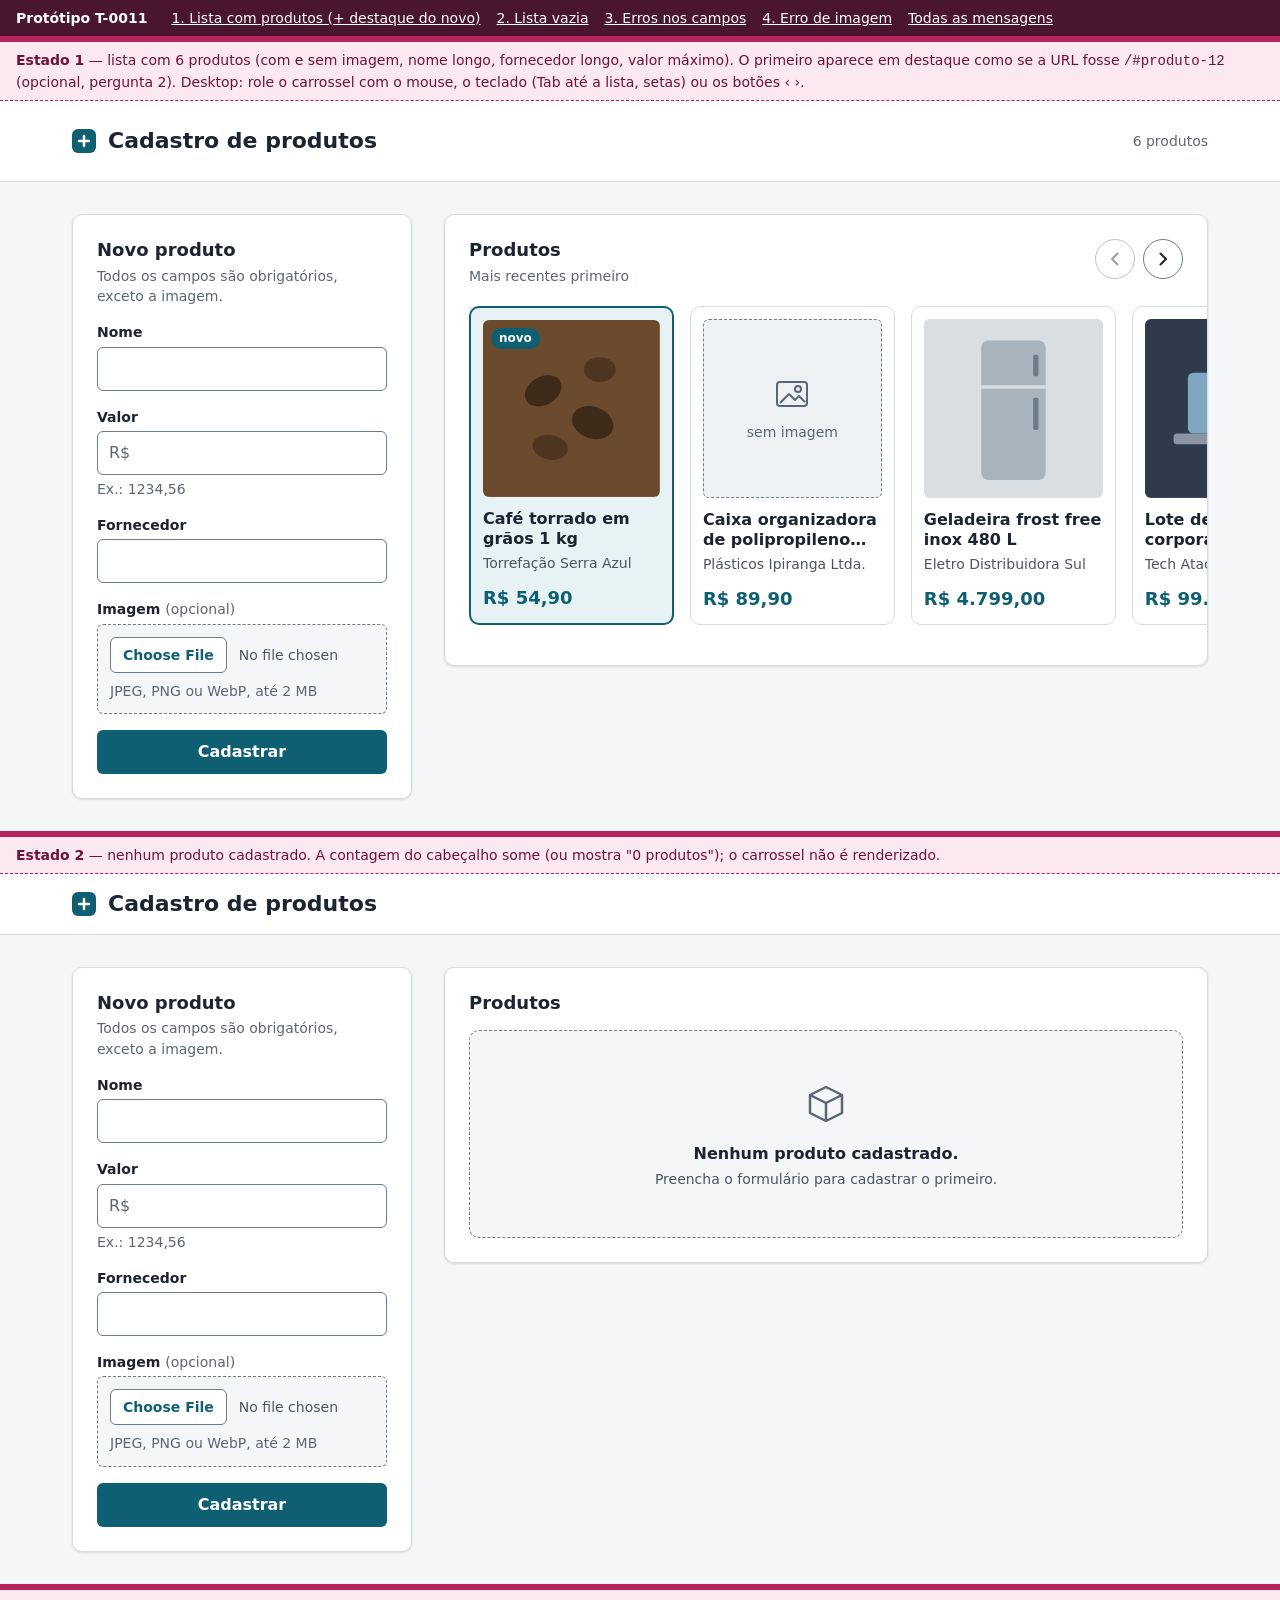
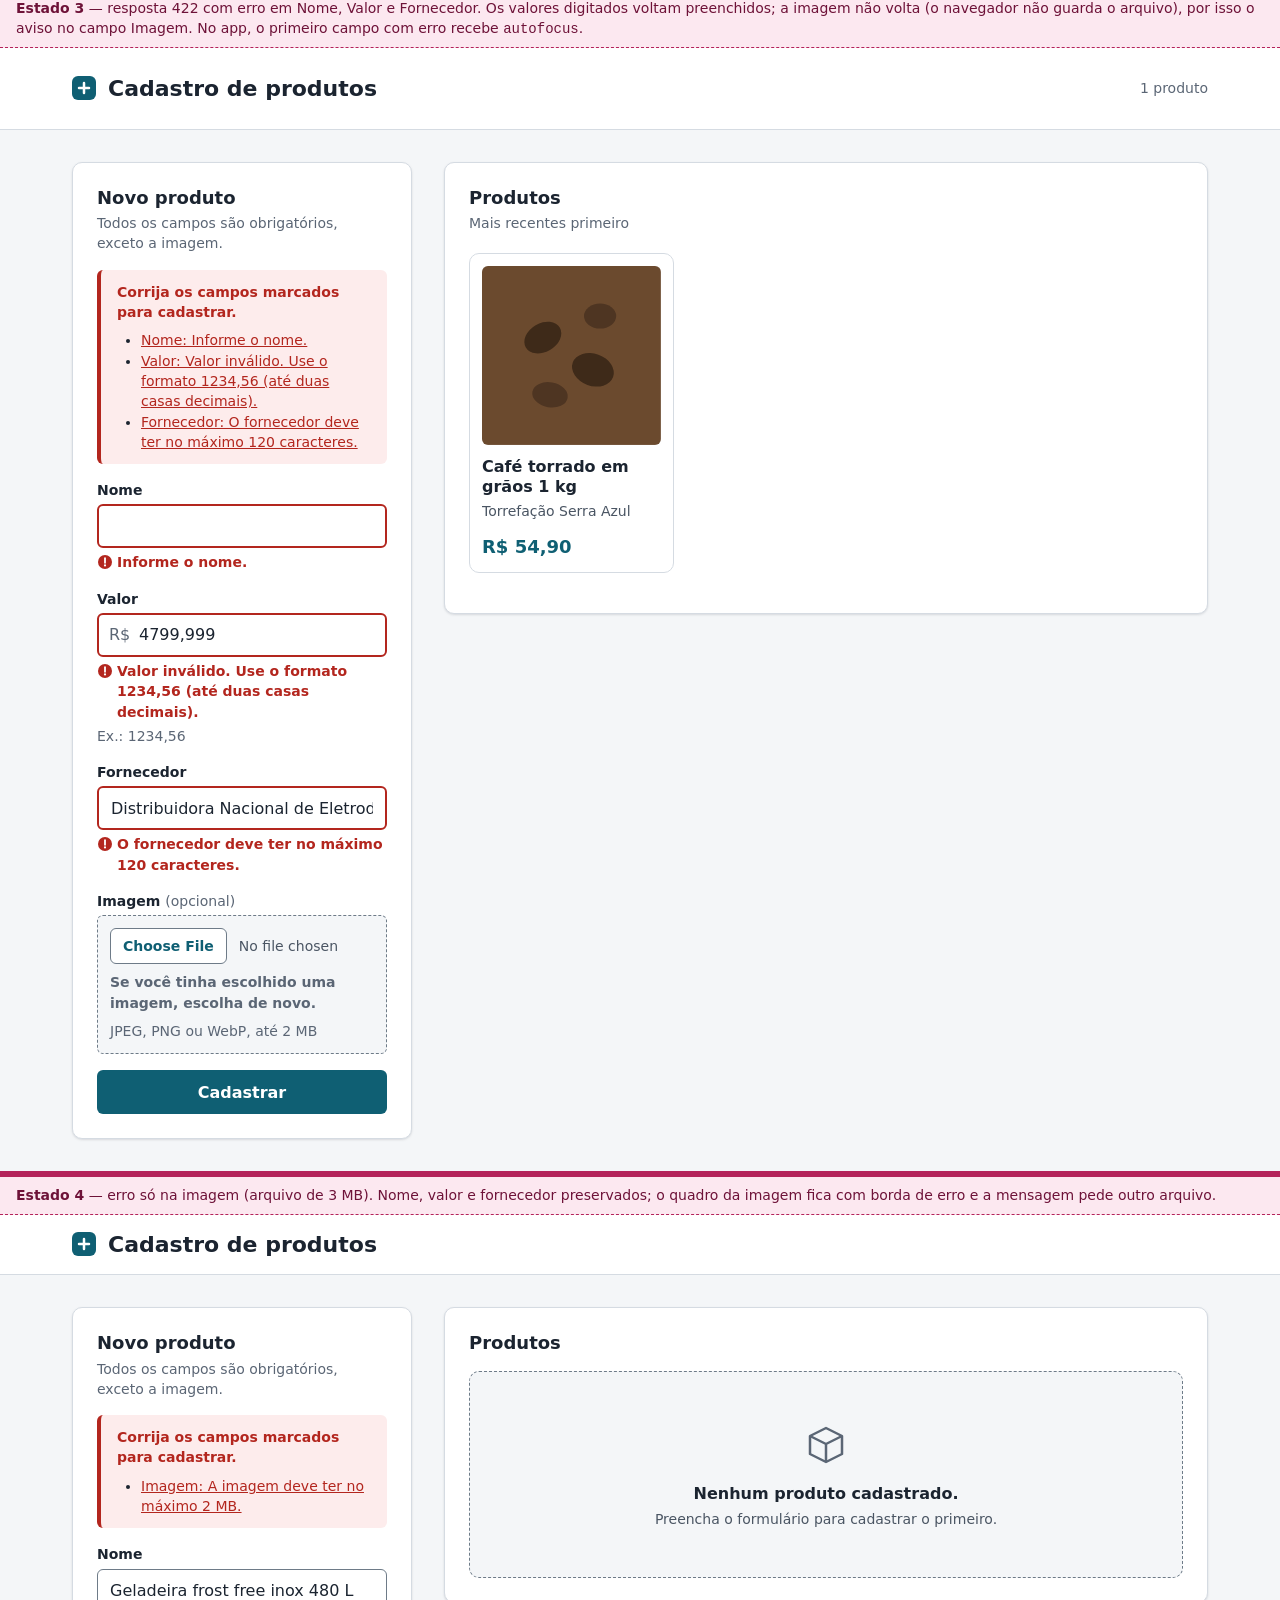
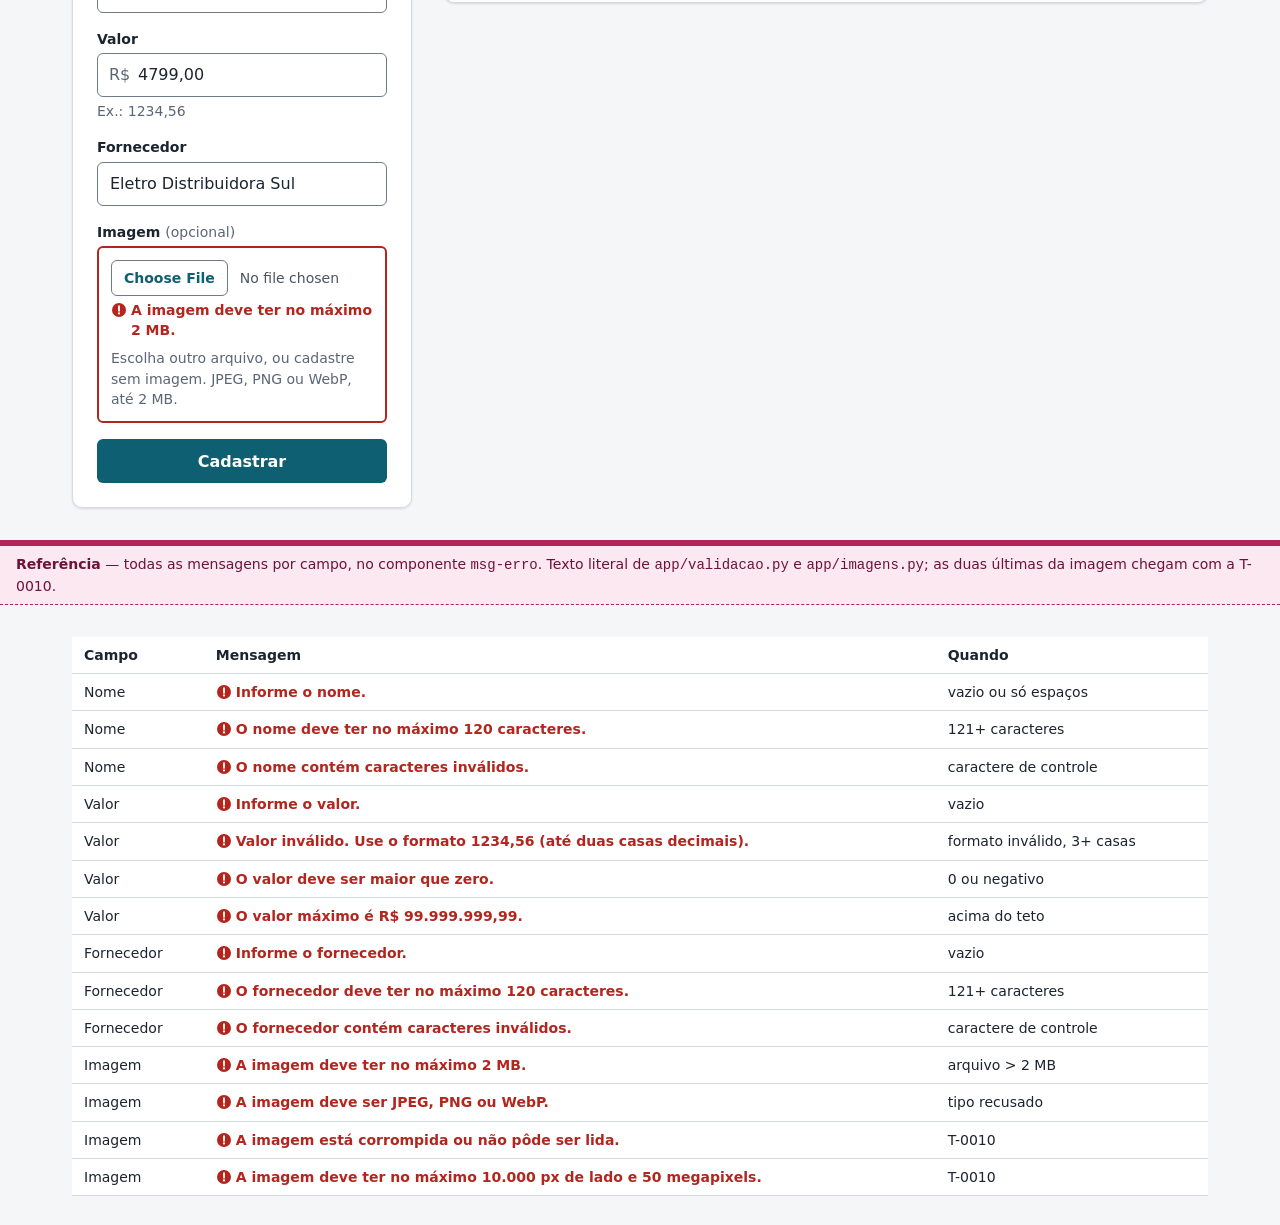
==== docs/design/T-0011/04-prototipo.html @ 8ee8cb2f "docs(design): esqueleto, prototipo, entrega e tokens da tela de cadastro (T-0011) Direcao escolhida " ====
<!doctype html>
<html lang="pt-BR">
<head>
<meta charset="utf-8">
<meta name="viewport" content="width=device-width, initial-scale=1">
<title>Cadastro de produtos - prototipo T-0011</title>
<!--
  Prototipo estatico da T-0011 (direcao "estrutura A + carrossel").
  Autocontido: nenhum recurso de outra origem. As fotos sao SVG inline so para o prototipo;
  no app real sao <img src="/uploads/..."> (img-src 'self').
  Na implementacao: o bloco "TOKENS" vira /static/tokens.css (copia de docs/design/sistema/tokens.css),
  o bloco "TELA" vira /static/cadastro.css, o script vira /static/carrossel.js.
  O que esta marcado como PROTOTIPO (barra rosa e rotulos dos estados) nao vai para o app.
-->
<style>
/* ======================= TOKENS (= docs/design/sistema/tokens.css) ======================= */
:root {
  --cor-fundo: #F4F6F8; --cor-superficie: #FFFFFF; --cor-superficie-2: #EEF1F4;
  --cor-borda: #D5DBE2; --cor-borda-campo: #6E7B88;
  --cor-texto: #1B2430; --cor-texto-2: #4A5563; --cor-texto-3: #5B6675;
  --cor-acento: #0F5F73; --cor-acento-forte: #0B4A5A; --cor-acento-suave: #E6F2F4; --cor-sobre-acento: #FFFFFF;
  --cor-erro: #B3261E; --cor-erro-suave: #FDECEC; --cor-sucesso: #1E6B3A; --cor-sucesso-suave: #E7F4EC;
  --fonte-base: system-ui, -apple-system, "Segoe UI", Roboto, "Noto Sans", "Helvetica Neue", Arial, sans-serif;
  --fonte-numeros: var(--fonte-base);
  --texto-xs: 0.75rem; --texto-sm: 0.875rem; --texto-md: 1rem; --texto-lg: 1.125rem; --texto-xl: 1.375rem;
  --peso-normal: 400; --peso-medio: 600; --peso-forte: 700; --altura-linha: 1.45; --altura-linha-justa: 1.25;
  --esp-1: 0.25rem; --esp-2: 0.5rem; --esp-3: 0.75rem; --esp-4: 1rem; --esp-5: 1.5rem; --esp-6: 2rem; --esp-7: 3rem;
  --raio-sm: 6px; --raio-md: 10px; --raio-pilula: 999px; --borda-fina: 1px; --borda-grossa: 2px;
  --foco-cor: var(--cor-acento); --foco-largura: 3px; --foco-afastamento: 2px;
  --sombra-1: 0 1px 2px rgba(27, 36, 48, 0.06), 0 1px 3px rgba(27, 36, 48, 0.08);
  --largura-max: 75rem; --largura-max-pilha: 40rem; --coluna-form: 21.25rem;
  --altura-controle: 2.75rem; --altura-controle-toque: 3rem; --cartao-min: 12.25rem; --cartao-max: 15rem;
  --duracao-curta: 120ms;
}

/* ======================= TELA (= /static/cadastro.css) ======================= */
*, *::before, *::after { box-sizing: border-box; }
html { -webkit-text-size-adjust: 100%; }
body {
  margin: 0; background: var(--cor-fundo); color: var(--cor-texto);
  font-family: var(--fonte-base); font-size: var(--texto-md); line-height: var(--altura-linha);
}
:focus-visible { outline: var(--foco-largura) solid var(--foco-cor); outline-offset: var(--foco-afastamento); }
.sr-only {
  position: absolute; width: 1px; height: 1px; padding: 0; margin: -1px;
  overflow: hidden; clip: rect(0 0 0 0); white-space: nowrap; border: 0;
}

/* --- cabecalho --- */
.cabecalho { background: var(--cor-superficie); border-bottom: var(--borda-fina) solid var(--cor-borda); }
.cabecalho__conteudo {
  max-width: var(--largura-max); margin: 0 auto; padding: var(--esp-4) var(--esp-6);
  display: flex; align-items: center; gap: var(--esp-3);
}
.cabecalho__marca { flex: none; width: 1.5rem; height: 1.5rem; }
.cabecalho h1 { margin: 0; font-size: var(--texto-xl); line-height: var(--altura-linha-justa); }
.cabecalho__contagem { margin-left: auto; color: var(--cor-texto-3); font-size: var(--texto-sm); white-space: nowrap; }

/* --- grade da pagina --- */
.pagina {
  max-width: var(--largura-max); margin: 0 auto; padding: var(--esp-6);
  display: grid; grid-template-columns: var(--coluna-form) minmax(0, 1fr); gap: var(--esp-6); align-items: start;
}
.painel {
  background: var(--cor-superficie); border: var(--borda-fina) solid var(--cor-borda);
  border-radius: var(--raio-md); box-shadow: var(--sombra-1); padding: var(--esp-5);
}
.painel h2 { margin: 0; font-size: var(--texto-lg); line-height: var(--altura-linha-justa); }
.painel__sub { margin: var(--esp-1) 0 0; color: var(--cor-texto-3); font-size: var(--texto-sm); }

/* --- formulario --- */
.cartao-form { position: sticky; top: var(--esp-5); }
.cartao-form form { margin-top: var(--esp-4); display: grid; gap: var(--esp-4); }
.campo label, .campo .rotulo { display: block; font-weight: var(--peso-medio); font-size: var(--texto-sm); margin-bottom: var(--esp-1); }
.rotulo-opcional { font-weight: var(--peso-normal); color: var(--cor-texto-3); }
.campo input:not([type="file"]) {
  width: 100%; height: var(--altura-controle); padding: 0 var(--esp-3);
  font: inherit; font-size: var(--texto-md); color: var(--cor-texto);
  background: var(--cor-superficie); border: var(--borda-fina) solid var(--cor-borda-campo); border-radius: var(--raio-sm);
}
.campo input:focus-visible { border-color: var(--cor-acento); }
.campo input[aria-invalid="true"]:not([type="file"]) { border: var(--borda-grossa) solid var(--cor-erro); }
.campo input[aria-invalid="true"]:focus-visible { outline-color: var(--cor-erro); }
.campo-prefixo { position: relative; }
.campo-prefixo__texto {
  position: absolute; left: var(--esp-3); top: 50%; transform: translateY(-50%);
  color: var(--cor-texto-3); pointer-events: none;
}
.campo-prefixo input:not([type="file"]) { padding-left: 2.5rem; font-variant-numeric: tabular-nums; }
.dica { margin: var(--esp-1) 0 0; color: var(--cor-texto-3); font-size: var(--texto-sm); }
.msg-erro {
  margin: var(--esp-1) 0 0; color: var(--cor-erro); font-size: var(--texto-sm); font-weight: var(--peso-medio);
  display: flex; gap: var(--esp-1); align-items: flex-start;
}
.msg-erro svg { flex: none; width: 1rem; height: 1rem; margin-top: 0.125rem; }

.campo-arquivo {
  border: var(--borda-fina) dashed var(--cor-borda-campo); border-radius: var(--raio-sm);
  background: var(--cor-fundo); padding: var(--esp-3);
}
.campo-arquivo--erro { border: var(--borda-grossa) solid var(--cor-erro); background: var(--cor-superficie); }
.campo-arquivo input[type="file"] { width: 100%; font: inherit; font-size: var(--texto-sm); color: var(--cor-texto-2); }
.campo-arquivo input[type="file"]::file-selector-button {
  margin-right: var(--esp-3); min-height: 2.25rem; padding: 0 var(--esp-3);
  font: inherit; font-weight: var(--peso-medio); color: var(--cor-acento);
  background: var(--cor-superficie); border: var(--borda-fina) solid var(--cor-borda-campo); border-radius: var(--raio-sm); cursor: pointer;
}
.campo-arquivo input[type="file"]::file-selector-button:hover { border-color: var(--cor-acento); }
.campo-arquivo .dica { margin-top: var(--esp-2); }

.botao-primario {
  width: 100%; min-height: var(--altura-controle); padding: 0 var(--esp-4);
  font: inherit; font-weight: var(--peso-forte); color: var(--cor-sobre-acento);
  background: var(--cor-acento); border: 0; border-radius: var(--raio-sm); cursor: pointer;
  transition: background-color var(--duracao-curta);
}
.botao-primario:hover { background: var(--cor-acento-forte); }

.resumo-erros {
  background: var(--cor-erro-suave); border-left: 4px solid var(--cor-erro);
  border-radius: var(--raio-sm); padding: var(--esp-3) var(--esp-4);
}
.resumo-erros h3 { margin: 0; font-size: var(--texto-sm); color: var(--cor-erro); }
.resumo-erros ul { margin: var(--esp-2) 0 0; padding-left: var(--esp-5); font-size: var(--texto-sm); }
.resumo-erros a { color: var(--cor-erro); }
.resumo-erros p { margin: var(--esp-2) 0 0; font-size: var(--texto-sm); color: var(--cor-texto-2); }

/* --- produtos / carrossel --- */
.produtos__topo { display: flex; align-items: flex-start; gap: var(--esp-3); }
.produtos__topo > div:first-child { flex: 1; min-width: 0; }
.carrossel-nav { display: flex; gap: var(--esp-2); }
.carrossel-nav[hidden] { display: none; }
.botao-circulo {
  width: 2.5rem; height: 2.5rem; display: grid; place-items: center;
  color: var(--cor-texto); background: var(--cor-superficie);
  border: var(--borda-fina) solid var(--cor-borda-campo); border-radius: var(--raio-pilula); cursor: pointer;
}
.botao-circulo:hover:not(:disabled) { border-color: var(--cor-acento); color: var(--cor-acento); }
.botao-circulo:disabled { opacity: 0.45; cursor: default; }
.botao-circulo svg { width: 1.25rem; height: 1.25rem; }

.carrossel {
  margin: var(--esp-4) calc(-1 * var(--esp-5)) 0; padding: var(--esp-1) var(--esp-5) var(--esp-4);
  overflow-x: auto; overscroll-behavior-x: contain;
  scroll-snap-type: x mandatory; scroll-padding-inline: var(--esp-5);
}
.carrossel:focus-visible { outline-offset: -3px; border-radius: var(--raio-md); }
.carrossel__lista {
  list-style: none; margin: 0; padding: 0;
  display: grid; grid-auto-flow: column; gap: var(--esp-4);
  grid-auto-columns: clamp(var(--cartao-min), calc((100% - 3 * var(--esp-4)) / 3.25), var(--cartao-max));
}
.cartao {
  position: relative; scroll-snap-align: start;
  display: flex; flex-direction: column; gap: var(--esp-1);
  background: var(--cor-superficie); border: var(--borda-fina) solid var(--cor-borda);
  border-radius: var(--raio-md); padding: var(--esp-3);
}
.cartao__foto {
  aspect-ratio: 1 / 1; border-radius: var(--raio-sm); overflow: hidden;
  background: var(--cor-superficie-2); margin-bottom: var(--esp-2);
}
.cartao__foto img, .cartao__foto svg { width: 100%; height: 100%; display: block; object-fit: cover; }
.cartao__foto--vazia {
  display: grid; place-content: center; justify-items: center; gap: var(--esp-2);
  border: var(--borda-fina) dashed var(--cor-borda-campo); color: var(--cor-texto-3); font-size: var(--texto-sm);
}
.cartao__foto--vazia svg { width: 2.5rem; height: 2.5rem; }
.cartao__nome {
  margin: 0; font-size: var(--texto-md); font-weight: var(--peso-medio); line-height: var(--altura-linha-justa);
  display: -webkit-box; -webkit-box-orient: vertical; -webkit-line-clamp: 2; line-clamp: 2; overflow: hidden;
  overflow-wrap: anywhere;
}
.cartao__fornecedor {
  margin: 0; color: var(--cor-texto-2); font-size: var(--texto-sm);
  white-space: nowrap; overflow: hidden; text-overflow: ellipsis;
}
.cartao__valor {
  margin: auto 0 0; padding-top: var(--esp-2);
  font-size: var(--texto-lg); font-weight: var(--peso-forte); color: var(--cor-acento);
  font-family: var(--fonte-numeros); font-variant-numeric: tabular-nums; white-space: nowrap;
}
.selo {
  display: none; position: absolute; top: calc(var(--esp-3) + var(--esp-2)); left: calc(var(--esp-3) + var(--esp-2));
  padding: 0.125rem var(--esp-2); border-radius: var(--raio-pilula);
  background: var(--cor-acento); color: var(--cor-sobre-acento); font-size: var(--texto-xs); font-weight: var(--peso-forte);
}
/* Destaque do produto recem-cadastrado (opcional: redirect para /#produto-<id>) */
.cartao:target, .cartao--novo { border: var(--borda-grossa) solid var(--cor-acento); background: var(--cor-acento-suave); }
.cartao:target .selo, .cartao--novo .selo { display: inline-block; }

.vazio {
  margin-top: var(--esp-4); padding: var(--esp-7) var(--esp-5); text-align: center;
  border: var(--borda-fina) dashed var(--cor-borda-campo); border-radius: var(--raio-md); background: var(--cor-fundo);
}
.vazio svg { width: 3rem; height: 3rem; color: var(--cor-texto-3); }
.vazio__titulo { margin: var(--esp-2) 0 0; font-weight: var(--peso-forte); }
.vazio__texto { margin: var(--esp-1) 0 0; color: var(--cor-texto-2); font-size: var(--texto-sm); }

/* --- tablet: pilha centrada --- */
@media (max-width: 959px) {
  .pagina { grid-template-columns: minmax(0, 1fr); max-width: var(--largura-max-pilha); padding: var(--esp-5) var(--esp-4); gap: var(--esp-5); }
  .cabecalho__conteudo { max-width: var(--largura-max-pilha); padding: var(--esp-3) var(--esp-4); }
  .cartao-form { position: static; }
  .carrossel__lista { grid-auto-columns: 45%; }
}
/* --- celular --- */
@media (max-width: 719px) {
  .painel { padding: var(--esp-4); }
  .carrossel { margin-inline: calc(-1 * var(--esp-4)); padding-inline: var(--esp-4); scroll-padding-inline: var(--esp-4); }
  .carrossel__lista { grid-auto-columns: 78%; }
  .carrossel-nav { display: none; }
  .campo input:not([type="file"]), .botao-primario { min-height: var(--altura-controle-toque); height: var(--altura-controle-toque); }
  .cabecalho h1 { font-size: var(--texto-lg); }
}
@media (prefers-reduced-motion: reduce) {
  * { scroll-behavior: auto !important; transition: none !important; }
}

/* ======================= PROTOTIPO (nao vai para o app) ======================= */
.proto-barra {
  position: sticky; top: 0; z-index: 10; background: #4A1530; color: #fff;
  padding: var(--esp-2) var(--esp-4); font-size: var(--texto-sm);
  display: flex; flex-wrap: wrap; gap: var(--esp-2) var(--esp-4); align-items: center;
}
.proto-barra strong { margin-right: var(--esp-2); }
.proto-barra a { color: #fff; }
.proto-quadro { border-top: 6px solid #B4235A; scroll-margin-top: 3rem; }
.proto-rotulo {
  margin: 0; padding: var(--esp-2) var(--esp-4); background: #FCE8F0; color: #6E1238;
  font-size: var(--texto-sm); border-bottom: 1px dashed #B4235A;
}
.proto-mensagens { max-width: var(--largura-max); margin: 0 auto; padding: var(--esp-6); }
.proto-mensagens table { border-collapse: collapse; width: 100%; background: var(--cor-superficie); font-size: var(--texto-sm); }
.proto-mensagens th, .proto-mensagens td { text-align: left; padding: var(--esp-2) var(--esp-3); border-bottom: 1px solid var(--cor-borda); vertical-align: top; }
.proto-mensagens .msg-erro { margin: 0; }
</style>
</head>
<body>

<!-- PROTOTIPO: navegacao entre estados -->
<nav class="proto-barra" aria-label="Estados do prototipo">
  <strong>Protótipo T-0011</strong>
  <a href="#estado-lista">1. Lista com produtos (+ destaque do novo)</a>
  <a href="#estado-vazio">2. Lista vazia</a>
  <a href="#estado-erros">3. Erros nos campos</a>
  <a href="#estado-imagem">4. Erro de imagem</a>
  <a href="#mensagens">Todas as mensagens</a>
</nav>

<!-- Ícones reutilizados (SVG inline, sem recurso externo) -->
<svg width="0" height="0" style="position:absolute" aria-hidden="true" focusable="false">
  <symbol id="i-marca" viewBox="0 0 24 24"><rect width="24" height="24" rx="6" fill="#0F5F73"/><path d="M7 12h10M12 7v10" stroke="#fff" stroke-width="2.5" stroke-linecap="round"/></symbol>
  <symbol id="i-erro" viewBox="0 0 16 16"><circle cx="8" cy="8" r="7" fill="currentColor"/><path d="M8 4.2v4.6" stroke="#fff" stroke-width="1.8" stroke-linecap="round"/><circle cx="8" cy="11.4" r="1.1" fill="#fff"/></symbol>
  <symbol id="i-anterior" viewBox="0 0 20 20"><path d="M12.5 4.5 7 10l5.5 5.5" fill="none" stroke="currentColor" stroke-width="2" stroke-linecap="round" stroke-linejoin="round"/></symbol>
  <symbol id="i-proximo" viewBox="0 0 20 20"><path d="M7.5 4.5 13 10l-5.5 5.5" fill="none" stroke="currentColor" stroke-width="2" stroke-linecap="round" stroke-linejoin="round"/></symbol>
  <symbol id="i-sem-imagem" viewBox="0 0 40 40"><rect x="5" y="8" width="30" height="24" rx="3" fill="none" stroke="currentColor" stroke-width="2"/><circle cx="26" cy="15" r="3" fill="none" stroke="currentColor" stroke-width="2"/><path d="M8 29l9-9 6 6 4-4 6 6" fill="none" stroke="currentColor" stroke-width="2" stroke-linejoin="round"/></symbol>
  <symbol id="i-caixa" viewBox="0 0 48 48"><path d="M8 16 24 8l16 8v18l-16 8-16-8z" fill="none" stroke="currentColor" stroke-width="2.5" stroke-linejoin="round"/><path d="M8 16l16 8 16-8M24 24v18" fill="none" stroke="currentColor" stroke-width="2.5" stroke-linejoin="round"/></symbol>
  <!-- fotos ficticias -->
  <symbol id="f-cafe" viewBox="0 0 100 100"><rect width="100" height="100" fill="#6B4A2E"/><ellipse cx="34" cy="40" rx="11" ry="8" fill="#3E2A19" transform="rotate(-30 34 40)"/><ellipse cx="62" cy="58" rx="12" ry="9" fill="#3E2A19" transform="rotate(20 62 58)"/><ellipse cx="66" cy="28" rx="9" ry="7" fill="#4E3522"/><ellipse cx="38" cy="72" rx="10" ry="7" fill="#4E3522" transform="rotate(10 38 72)"/></symbol>
  <symbol id="f-geladeira" viewBox="0 0 100 100"><rect width="100" height="100" fill="#D9DEE2"/><rect x="32" y="12" width="36" height="78" rx="4" fill="#A9B3BC"/><path d="M32 38h36" stroke="#D9DEE2" stroke-width="2"/><rect x="61" y="20" width="3" height="12" rx="1" fill="#6E7B88"/><rect x="61" y="44" width="3" height="18" rx="1" fill="#6E7B88"/></symbol>
  <symbol id="f-notebook" viewBox="0 0 100 100"><rect width="100" height="100" fill="#2F3B4A"/><rect x="24" y="30" width="52" height="34" rx="3" fill="#7FA7C2"/><rect x="16" y="64" width="68" height="6" rx="2" fill="#8A96A3"/></symbol>
  <symbol id="f-cadeira" viewBox="0 0 100 100"><rect width="100" height="100" fill="#E8DCCB"/><rect x="34" y="14" width="32" height="38" rx="8" fill="#33404F"/><rect x="30" y="52" width="40" height="10" rx="4" fill="#33404F"/><path d="M50 62v18M36 86h28M50 80l-12 6M50 80l12 6" stroke="#5B6675" stroke-width="3" stroke-linecap="round"/></symbol>
</svg>

<!-- =================================================================== -->
<!-- ESTADO 1: lista com produtos; produto recem-cadastrado em destaque    -->
<!-- =================================================================== -->
<section class="proto-quadro" id="estado-lista" aria-label="Estado 1">
  <p class="proto-rotulo"><strong>Estado 1</strong> — lista com 6 produtos (com e sem imagem, nome longo, fornecedor longo, valor máximo). O primeiro aparece em destaque como se a URL fosse <code>/#produto-12</code> (opcional, pergunta 2). Desktop: role o carrossel com o mouse, o teclado (Tab até a lista, setas) ou os botões ‹ ›.</p>

  <header class="cabecalho">
    <div class="cabecalho__conteudo">
      <svg class="cabecalho__marca" aria-hidden="true"><use href="#i-marca"/></svg>
      <h1>Cadastro de produtos</h1>
      <p class="cabecalho__contagem">6 produtos</p>
    </div>
  </header>

  <main class="pagina">
    <section class="painel cartao-form" aria-labelledby="t-novo-1">
      <h2 id="t-novo-1">Novo produto</h2>
      <p class="painel__sub">Todos os campos são obrigatórios, exceto a imagem.</p>
      <form method="post" action="/produtos" enctype="multipart/form-data" novalidate>
        <div class="campo">
          <label for="nome-1">Nome</label>
          <input id="nome-1" name="nome" autocomplete="off">
        </div>
        <div class="campo">
          <label for="valor-1">Valor<span class="sr-only"> em reais</span></label>
          <div class="campo-prefixo">
            <span class="campo-prefixo__texto" aria-hidden="true">R$</span>
            <input id="valor-1" name="valor" inputmode="decimal" autocomplete="off" aria-describedby="valor-1-dica">
          </div>
          <p class="dica" id="valor-1-dica">Ex.: 1234,56</p>
        </div>
        <div class="campo">
          <label for="fornecedor-1">Fornecedor</label>
          <input id="fornecedor-1" name="fornecedor">
        </div>
        <div class="campo">
          <label for="imagem-1">Imagem <span class="rotulo-opcional">(opcional)</span></label>
          <div class="campo-arquivo">
            <input id="imagem-1" name="imagem" type="file" accept="image/jpeg,image/png,image/webp" aria-describedby="imagem-1-dica">
            <p class="dica" id="imagem-1-dica">JPEG, PNG ou WebP, até 2 MB</p>
          </div>
        </div>
        <button class="botao-primario" type="submit">Cadastrar</button>
      </form>
    </section>

    <section class="painel produtos" aria-labelledby="t-prod-1" data-carrossel>
      <div class="produtos__topo">
        <div>
          <h2 id="t-prod-1">Produtos</h2>
          <p class="painel__sub">Mais recentes primeiro</p>
        </div>
        <div class="carrossel-nav" hidden>
          <button class="botao-circulo" type="button" data-anterior aria-controls="carrossel-1" aria-label="Produtos anteriores"><svg aria-hidden="true"><use href="#i-anterior"/></svg></button>
          <button class="botao-circulo" type="button" data-proximo aria-controls="carrossel-1" aria-label="Próximos produtos"><svg aria-hidden="true"><use href="#i-proximo"/></svg></button>
        </div>
      </div>
      <div class="carrossel" id="carrossel-1" role="region" aria-label="Lista de produtos, role para o lado" tabindex="0">
        <ul class="carrossel__lista">
          <li class="cartao cartao--novo" id="produto-12">
            <div class="cartao__foto"><svg viewBox="0 0 100 100" role="img" aria-label="Imagem de Café torrado em grãos 1 kg" preserveAspectRatio="xMidYMid slice"><use href="#f-cafe"/></svg></div>
            <span class="selo">novo</span>
            <h3 class="cartao__nome">Café torrado em grãos 1 kg</h3>
            <p class="cartao__fornecedor">Torrefação Serra Azul</p>
            <p class="cartao__valor">R$ 54,90</p>
          </li>
          <li class="cartao" id="produto-11">
            <div class="cartao__foto cartao__foto--vazia"><svg aria-hidden="true"><use href="#i-sem-imagem"/></svg><span>sem imagem</span></div>
            <span class="selo">novo</span>
            <h3 class="cartao__nome">Caixa organizadora de polipropileno com tampa e travas laterais, 56 litros, transparente</h3>
            <p class="cartao__fornecedor" title="Plásticos Ipiranga Ltda.">Plásticos Ipiranga Ltda.</p>
            <p class="cartao__valor">R$ 89,90</p>
          </li>
          <li class="cartao" id="produto-10">
            <div class="cartao__foto"><svg viewBox="0 0 100 100" role="img" aria-label="Imagem de Geladeira frost free inox 480 L" preserveAspectRatio="xMidYMid slice"><use href="#f-geladeira"/></svg></div>
            <span class="selo">novo</span>
            <h3 class="cartao__nome">Geladeira frost free inox 480 L</h3>
            <p class="cartao__fornecedor">Eletro Distribuidora Sul</p>
            <p class="cartao__valor">R$ 4.799,00</p>
          </li>
          <li class="cartao" id="produto-9">
            <div class="cartao__foto"><svg viewBox="0 0 100 100" role="img" aria-label="Imagem de Lote de notebooks corporativos" preserveAspectRatio="xMidYMid slice"><use href="#f-notebook"/></svg></div>
            <span class="selo">novo</span>
            <h3 class="cartao__nome">Lote de notebooks corporativos</h3>
            <p class="cartao__fornecedor">Tech Atacado</p>
            <p class="cartao__valor">R$ 99.999.999,99</p>
          </li>
          <li class="cartao" id="produto-8">
            <div class="cartao__foto cartao__foto--vazia"><svg aria-hidden="true"><use href="#i-sem-imagem"/></svg><span>sem imagem</span></div>
            <span class="selo">novo</span>
            <h3 class="cartao__nome">Detergente neutro 500 ml</h3>
            <p class="cartao__fornecedor" title="Comercial Atacadista de Utilidades Domésticas Irmãos Ferreira Ltda.">Comercial Atacadista de Utilidades Domésticas Irmãos Ferreira Ltda.</p>
            <p class="cartao__valor">R$ 2,49</p>
          </li>
          <li class="cartao" id="produto-7">
            <div class="cartao__foto"><svg viewBox="0 0 100 100" role="img" aria-label="Imagem de Cadeira de escritório ergonômica" preserveAspectRatio="xMidYMid slice"><use href="#f-cadeira"/></svg></div>
            <span class="selo">novo</span>
            <h3 class="cartao__nome">Cadeira de escritório ergonômica</h3>
            <p class="cartao__fornecedor">Móveis Ponto Sul</p>
            <p class="cartao__valor">R$ 1.249,90</p>
          </li>
        </ul>
      </div>
    </section>
  </main>
</section>

<!-- =================================================================== -->
<!-- ESTADO 2: lista vazia                                                -->
<!-- =================================================================== -->
<section class="proto-quadro" id="estado-vazio" aria-label="Estado 2">
  <p class="proto-rotulo"><strong>Estado 2</strong> — nenhum produto cadastrado. A contagem do cabeçalho some (ou mostra "0 produtos"); o carrossel não é renderizado.</p>
  <header class="cabecalho">
    <div class="cabecalho__conteudo">
      <svg class="cabecalho__marca" aria-hidden="true"><use href="#i-marca"/></svg>
      <h1>Cadastro de produtos</h1>
    </div>
  </header>
  <main class="pagina">
    <section class="painel cartao-form" aria-labelledby="t-novo-2">
      <h2 id="t-novo-2">Novo produto</h2>
      <p class="painel__sub">Todos os campos são obrigatórios, exceto a imagem.</p>
      <form method="post" action="/produtos" enctype="multipart/form-data" novalidate>
        <div class="campo"><label for="nome-2">Nome</label><input id="nome-2" name="nome" autocomplete="off"></div>
        <div class="campo">
          <label for="valor-2">Valor<span class="sr-only"> em reais</span></label>
          <div class="campo-prefixo"><span class="campo-prefixo__texto" aria-hidden="true">R$</span><input id="valor-2" name="valor" inputmode="decimal" autocomplete="off" aria-describedby="valor-2-dica"></div>
          <p class="dica" id="valor-2-dica">Ex.: 1234,56</p>
        </div>
        <div class="campo"><label for="fornecedor-2">Fornecedor</label><input id="fornecedor-2" name="fornecedor"></div>
        <div class="campo">
          <label for="imagem-2">Imagem <span class="rotulo-opcional">(opcional)</span></label>
          <div class="campo-arquivo"><input id="imagem-2" name="imagem" type="file" accept="image/jpeg,image/png,image/webp" aria-describedby="imagem-2-dica"><p class="dica" id="imagem-2-dica">JPEG, PNG ou WebP, até 2 MB</p></div>
        </div>
        <button class="botao-primario" type="submit">Cadastrar</button>
      </form>
    </section>
    <section class="painel produtos" aria-labelledby="t-prod-2">
      <h2 id="t-prod-2">Produtos</h2>
      <div class="vazio">
        <svg aria-hidden="true"><use href="#i-caixa"/></svg>
        <p class="vazio__titulo">Nenhum produto cadastrado.</p>
        <p class="vazio__texto">Preencha o formulário para cadastrar o primeiro.</p>
      </div>
    </section>
  </main>
</section>

<!-- =================================================================== -->
<!-- ESTADO 3: erros nos campos de texto, valores preservados             -->
<!-- =================================================================== -->
<section class="proto-quadro" id="estado-erros" aria-label="Estado 3">
  <p class="proto-rotulo"><strong>Estado 3</strong> — resposta 422 com erro em Nome, Valor e Fornecedor. Os valores digitados voltam preenchidos; a imagem não volta (o navegador não guarda o arquivo), por isso o aviso no campo Imagem. No app, o primeiro campo com erro recebe <code>autofocus</code>.</p>
  <header class="cabecalho">
    <div class="cabecalho__conteudo">
      <svg class="cabecalho__marca" aria-hidden="true"><use href="#i-marca"/></svg>
      <h1>Cadastro de produtos</h1>
      <p class="cabecalho__contagem">1 produto</p>
    </div>
  </header>
  <main class="pagina">
    <section class="painel cartao-form" aria-labelledby="t-novo-3">
      <h2 id="t-novo-3">Novo produto</h2>
      <p class="painel__sub">Todos os campos são obrigatórios, exceto a imagem.</p>
      <form method="post" action="/produtos" enctype="multipart/form-data" novalidate>
        <div class="resumo-erros" role="alert">
          <h3>Corrija os campos marcados para cadastrar.</h3>
          <ul>
            <li><a href="#nome-3">Nome: Informe o nome.</a></li>
            <li><a href="#valor-3">Valor: Valor inválido. Use o formato 1234,56 (até duas casas decimais).</a></li>
            <li><a href="#fornecedor-3">Fornecedor: O fornecedor deve ter no máximo 120 caracteres.</a></li>
          </ul>
        </div>
        <div class="campo">
          <label for="nome-3">Nome</label>
          <input id="nome-3" name="nome" value="" autocomplete="off" aria-invalid="true" aria-describedby="nome-3-erro">
          <p class="msg-erro" id="nome-3-erro"><svg aria-hidden="true"><use href="#i-erro"/></svg>Informe o nome.</p>
        </div>
        <div class="campo">
          <label for="valor-3">Valor<span class="sr-only"> em reais</span></label>
          <div class="campo-prefixo"><span class="campo-prefixo__texto" aria-hidden="true">R$</span><input id="valor-3" name="valor" value="4799,999" inputmode="decimal" autocomplete="off" aria-invalid="true" aria-describedby="valor-3-erro valor-3-dica"></div>
          <p class="msg-erro" id="valor-3-erro"><svg aria-hidden="true"><use href="#i-erro"/></svg>Valor inválido. Use o formato 1234,56 (até duas casas decimais).</p>
          <p class="dica" id="valor-3-dica">Ex.: 1234,56</p>
        </div>
        <div class="campo">
          <label for="fornecedor-3">Fornecedor</label>
          <input id="fornecedor-3" name="fornecedor" value="Distribuidora Nacional de Eletrodomésticos, Eletroportáteis e Utilidades para o Lar do Sul e Sudeste Ltda. ME" aria-invalid="true" aria-describedby="fornecedor-3-erro">
          <p class="msg-erro" id="fornecedor-3-erro"><svg aria-hidden="true"><use href="#i-erro"/></svg>O fornecedor deve ter no máximo 120 caracteres.</p>
        </div>
        <div class="campo">
          <label for="imagem-3">Imagem <span class="rotulo-opcional">(opcional)</span></label>
          <div class="campo-arquivo">
            <input id="imagem-3" name="imagem" type="file" accept="image/jpeg,image/png,image/webp" aria-describedby="imagem-3-reenvio imagem-3-dica">
            <p class="dica" id="imagem-3-reenvio"><strong>Se você tinha escolhido uma imagem, escolha de novo.</strong></p>
            <p class="dica" id="imagem-3-dica">JPEG, PNG ou WebP, até 2 MB</p>
          </div>
        </div>
        <button class="botao-primario" type="submit">Cadastrar</button>
      </form>
    </section>
    <section class="painel produtos" aria-labelledby="t-prod-3">
      <h2 id="t-prod-3">Produtos</h2>
      <p class="painel__sub">Mais recentes primeiro</p>
      <div class="carrossel" role="region" aria-label="Lista de produtos, role para o lado" tabindex="0">
        <ul class="carrossel__lista">
          <li class="cartao">
            <div class="cartao__foto"><svg viewBox="0 0 100 100" role="img" aria-label="Imagem de Café torrado em grãos 1 kg" preserveAspectRatio="xMidYMid slice"><use href="#f-cafe"/></svg></div>
            <span class="selo">novo</span>
            <h3 class="cartao__nome">Café torrado em grãos 1 kg</h3>
            <p class="cartao__fornecedor">Torrefação Serra Azul</p>
            <p class="cartao__valor">R$ 54,90</p>
          </li>
        </ul>
      </div>
    </section>
  </main>
</section>

<!-- =================================================================== -->
<!-- ESTADO 4: erro de imagem                                             -->
<!-- =================================================================== -->
<section class="proto-quadro" id="estado-imagem" aria-label="Estado 4">
  <p class="proto-rotulo"><strong>Estado 4</strong> — erro só na imagem (arquivo de 3 MB). Nome, valor e fornecedor preservados; o quadro da imagem fica com borda de erro e a mensagem pede outro arquivo.</p>
  <header class="cabecalho">
    <div class="cabecalho__conteudo">
      <svg class="cabecalho__marca" aria-hidden="true"><use href="#i-marca"/></svg>
      <h1>Cadastro de produtos</h1>
    </div>
  </header>
  <main class="pagina">
    <section class="painel cartao-form" aria-labelledby="t-novo-4">
      <h2 id="t-novo-4">Novo produto</h2>
      <p class="painel__sub">Todos os campos são obrigatórios, exceto a imagem.</p>
      <form method="post" action="/produtos" enctype="multipart/form-data" novalidate>
        <div class="resumo-erros" role="alert">
          <h3>Corrija os campos marcados para cadastrar.</h3>
          <ul><li><a href="#imagem-4">Imagem: A imagem deve ter no máximo 2 MB.</a></li></ul>
        </div>
        <div class="campo"><label for="nome-4">Nome</label><input id="nome-4" name="nome" value="Geladeira frost free inox 480 L" autocomplete="off"></div>
        <div class="campo">
          <label for="valor-4">Valor<span class="sr-only"> em reais</span></label>
          <div class="campo-prefixo"><span class="campo-prefixo__texto" aria-hidden="true">R$</span><input id="valor-4" name="valor" value="4799,00" inputmode="decimal" autocomplete="off" aria-describedby="valor-4-dica"></div>
          <p class="dica" id="valor-4-dica">Ex.: 1234,56</p>
        </div>
        <div class="campo"><label for="fornecedor-4">Fornecedor</label><input id="fornecedor-4" name="fornecedor" value="Eletro Distribuidora Sul"></div>
        <div class="campo">
          <label for="imagem-4">Imagem <span class="rotulo-opcional">(opcional)</span></label>
          <div class="campo-arquivo campo-arquivo--erro">
            <input id="imagem-4" name="imagem" type="file" accept="image/jpeg,image/png,image/webp" aria-invalid="true" aria-describedby="imagem-4-erro imagem-4-dica">
            <p class="msg-erro" id="imagem-4-erro"><svg aria-hidden="true"><use href="#i-erro"/></svg>A imagem deve ter no máximo 2 MB.</p>
            <p class="dica" id="imagem-4-dica">Escolha outro arquivo, ou cadastre sem imagem. JPEG, PNG ou WebP, até 2 MB.</p>
          </div>
        </div>
        <button class="botao-primario" type="submit">Cadastrar</button>
      </form>
    </section>
    <section class="painel produtos" aria-labelledby="t-prod-4">
      <h2 id="t-prod-4">Produtos</h2>
      <div class="vazio">
        <svg aria-hidden="true"><use href="#i-caixa"/></svg>
        <p class="vazio__titulo">Nenhum produto cadastrado.</p>
        <p class="vazio__texto">Preencha o formulário para cadastrar o primeiro.</p>
      </div>
    </section>
  </main>
</section>

<!-- =================================================================== -->
<!-- Referencia: todas as mensagens de erro no componente msg-erro         -->
<!-- =================================================================== -->
<section class="proto-quadro" id="mensagens" aria-label="Mensagens de erro">
  <p class="proto-rotulo"><strong>Referência</strong> — todas as mensagens por campo, no componente <code>msg-erro</code>. Texto literal de <code>app/validacao.py</code> e <code>app/imagens.py</code>; as duas últimas da imagem chegam com a T-0010.</p>
  <div class="proto-mensagens">
    <table>
      <thead><tr><th scope="col">Campo</th><th scope="col">Mensagem</th><th scope="col">Quando</th></tr></thead>
      <tbody>
        <tr><td>Nome</td><td><p class="msg-erro"><svg aria-hidden="true"><use href="#i-erro"/></svg>Informe o nome.</p></td><td>vazio ou só espaços</td></tr>
        <tr><td>Nome</td><td><p class="msg-erro"><svg aria-hidden="true"><use href="#i-erro"/></svg>O nome deve ter no máximo 120 caracteres.</p></td><td>121+ caracteres</td></tr>
        <tr><td>Nome</td><td><p class="msg-erro"><svg aria-hidden="true"><use href="#i-erro"/></svg>O nome contém caracteres inválidos.</p></td><td>caractere de controle</td></tr>
        <tr><td>Valor</td><td><p class="msg-erro"><svg aria-hidden="true"><use href="#i-erro"/></svg>Informe o valor.</p></td><td>vazio</td></tr>
        <tr><td>Valor</td><td><p class="msg-erro"><svg aria-hidden="true"><use href="#i-erro"/></svg>Valor inválido. Use o formato 1234,56 (até duas casas decimais).</p></td><td>formato inválido, 3+ casas</td></tr>
        <tr><td>Valor</td><td><p class="msg-erro"><svg aria-hidden="true"><use href="#i-erro"/></svg>O valor deve ser maior que zero.</p></td><td>0 ou negativo</td></tr>
        <tr><td>Valor</td><td><p class="msg-erro"><svg aria-hidden="true"><use href="#i-erro"/></svg>O valor máximo é R$ 99.999.999,99.</p></td><td>acima do teto</td></tr>
        <tr><td>Fornecedor</td><td><p class="msg-erro"><svg aria-hidden="true"><use href="#i-erro"/></svg>Informe o fornecedor.</p></td><td>vazio</td></tr>
        <tr><td>Fornecedor</td><td><p class="msg-erro"><svg aria-hidden="true"><use href="#i-erro"/></svg>O fornecedor deve ter no máximo 120 caracteres.</p></td><td>121+ caracteres</td></tr>
        <tr><td>Fornecedor</td><td><p class="msg-erro"><svg aria-hidden="true"><use href="#i-erro"/></svg>O fornecedor contém caracteres inválidos.</p></td><td>caractere de controle</td></tr>
        <tr><td>Imagem</td><td><p class="msg-erro"><svg aria-hidden="true"><use href="#i-erro"/></svg>A imagem deve ter no máximo 2 MB.</p></td><td>arquivo &gt; 2 MB</td></tr>
        <tr><td>Imagem</td><td><p class="msg-erro"><svg aria-hidden="true"><use href="#i-erro"/></svg>A imagem deve ser JPEG, PNG ou WebP.</p></td><td>tipo recusado</td></tr>
        <tr><td>Imagem</td><td><p class="msg-erro"><svg aria-hidden="true"><use href="#i-erro"/></svg>A imagem está corrompida ou não pôde ser lida.</p></td><td>T-0010</td></tr>
        <tr><td>Imagem</td><td><p class="msg-erro"><svg aria-hidden="true"><use href="#i-erro"/></svg>A imagem deve ter no máximo 10.000 px de lado e 50 megapixels.</p></td><td>T-0010</td></tr>
      </tbody>
    </table>
  </div>
</section>

<!-- ======================= SCRIPT (= /static/carrossel.js, melhoria opcional) ======================= -->
<script>
(function () {
  var reduzir = window.matchMedia && window.matchMedia("(prefers-reduced-motion: reduce)").matches;
  document.querySelectorAll("[data-carrossel]").forEach(function (raiz) {
    var trilho = raiz.querySelector(".carrossel");
    var nav = raiz.querySelector(".carrossel-nav");
    if (!trilho || !nav) return;
    var anterior = nav.querySelector("[data-anterior]");
    var proximo = nav.querySelector("[data-proximo]");
    function passo() {
      var cartao = trilho.querySelector(".cartao");
      var gap = parseFloat(getComputedStyle(trilho.firstElementChild).columnGap) || 0;
      return cartao ? cartao.getBoundingClientRect().width + gap : trilho.clientWidth;
    }
    function atualizar() {
      var temMais = trilho.scrollWidth > trilho.clientWidth + 1;
      nav.hidden = !temMais;
      anterior.disabled = trilho.scrollLeft <= 1;
      proximo.disabled = trilho.scrollLeft + trilho.clientWidth >= trilho.scrollWidth - 1;
    }
    anterior.addEventListener("click", function () { trilho.scrollBy({ left: -passo(), behavior: reduzir ? "auto" : "smooth" }); });
    proximo.addEventListener("click", function () { trilho.scrollBy({ left: passo(), behavior: reduzir ? "auto" : "smooth" }); });
    trilho.addEventListener("scroll", atualizar, { passive: true });
    window.addEventListener("resize", atualizar);
    atualizar();
  });
})();
</script>
</body>
</html>
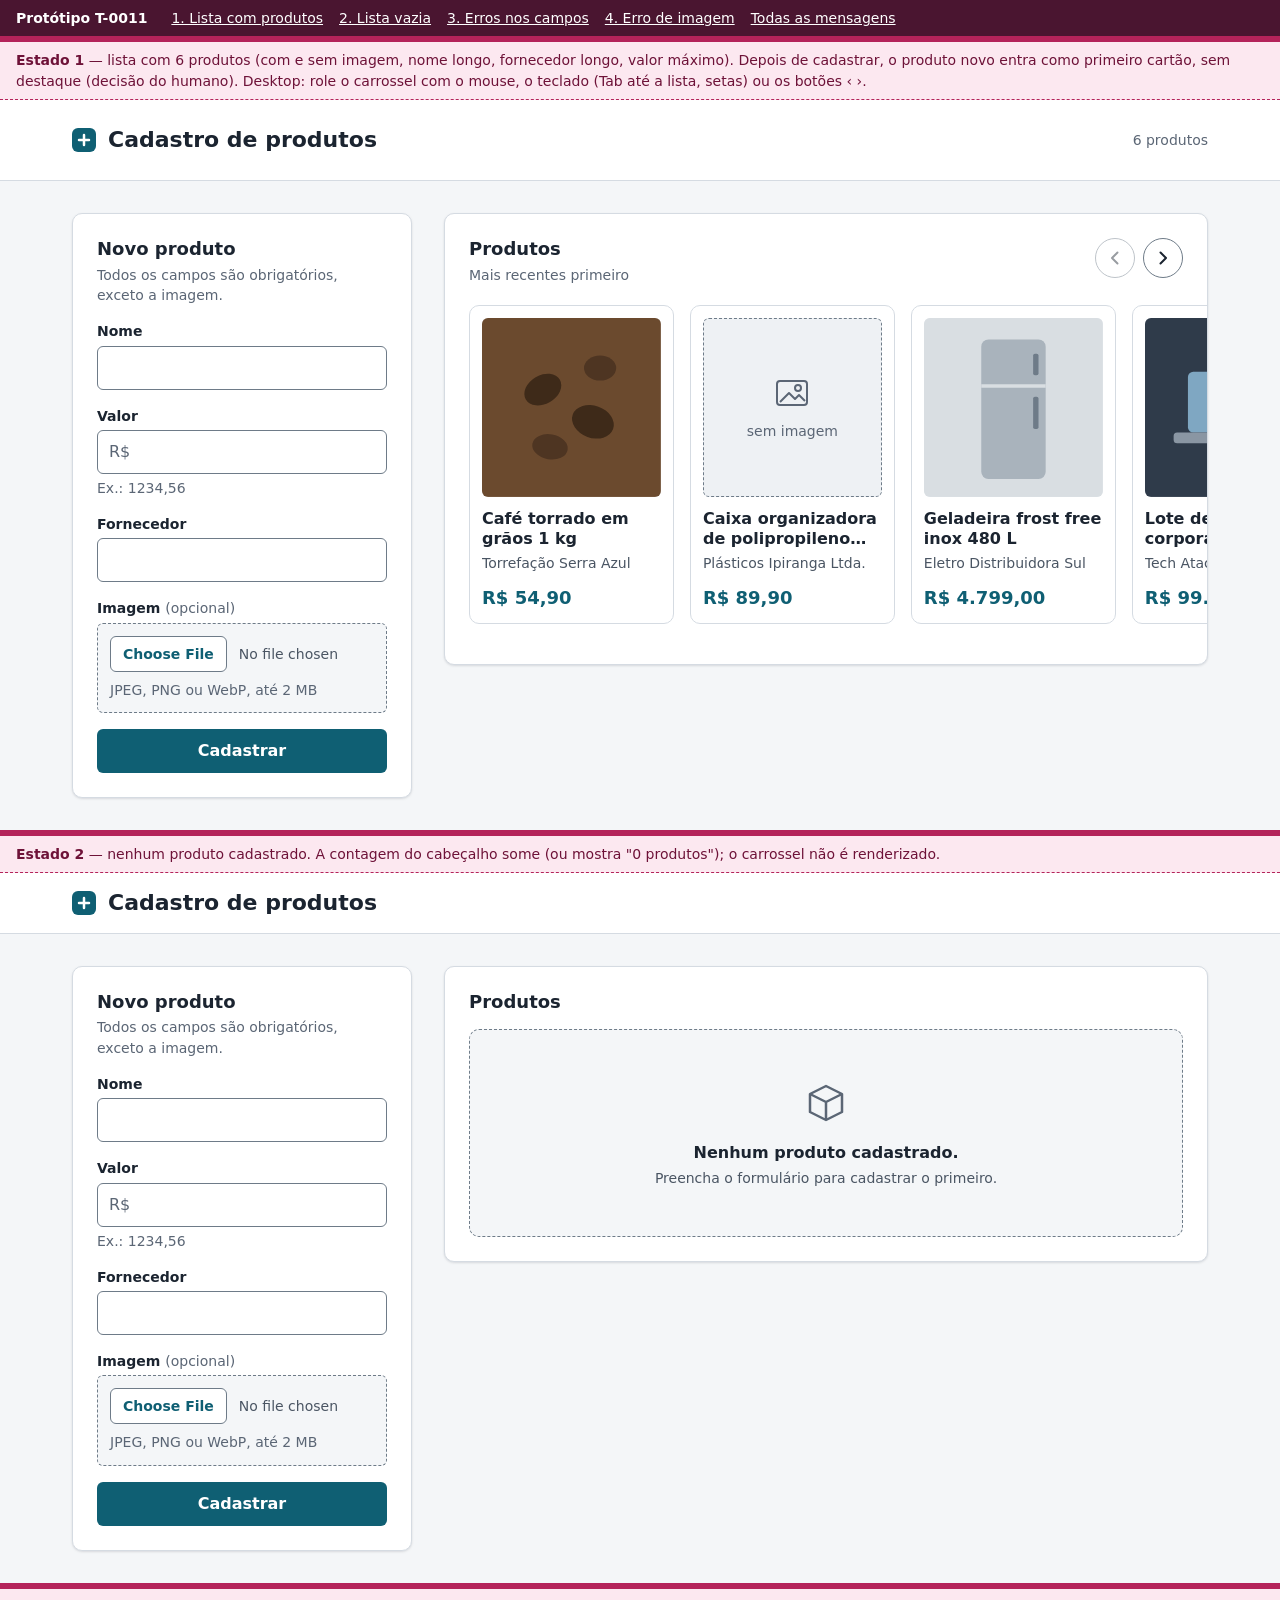
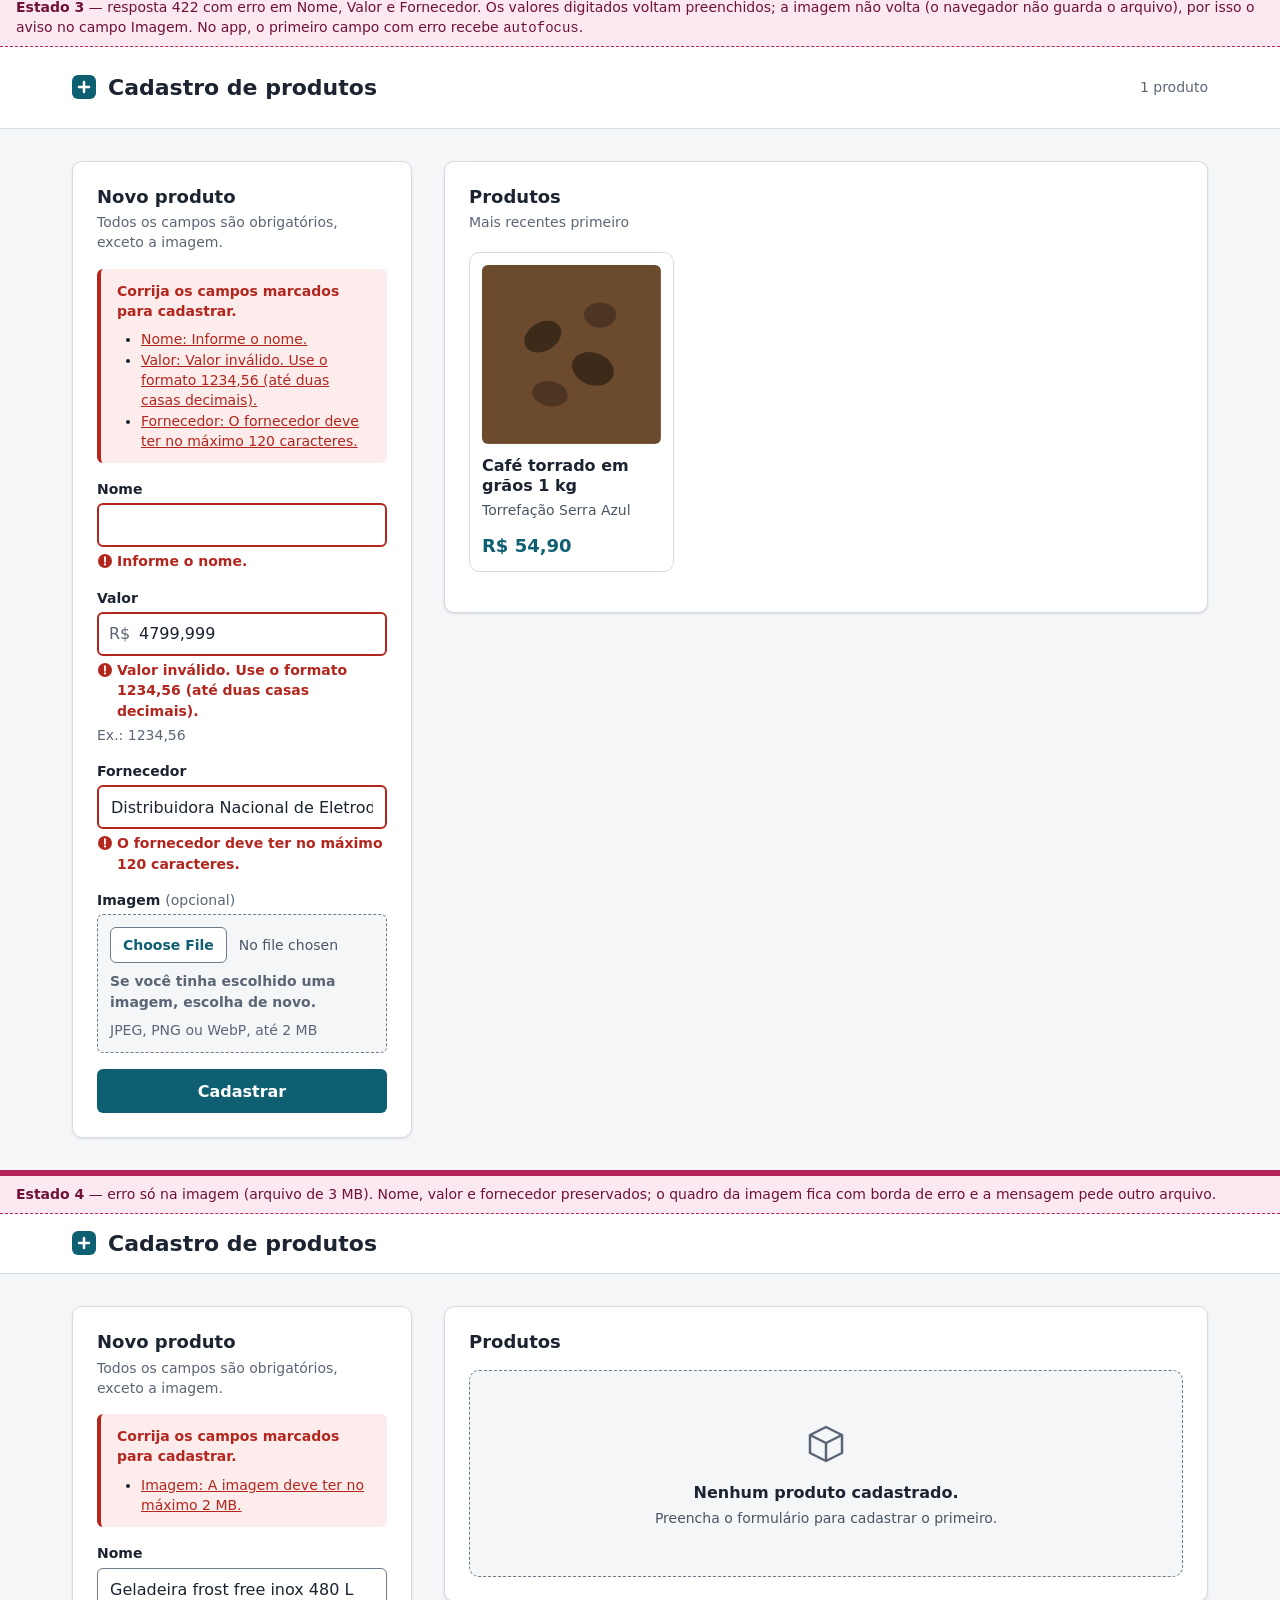
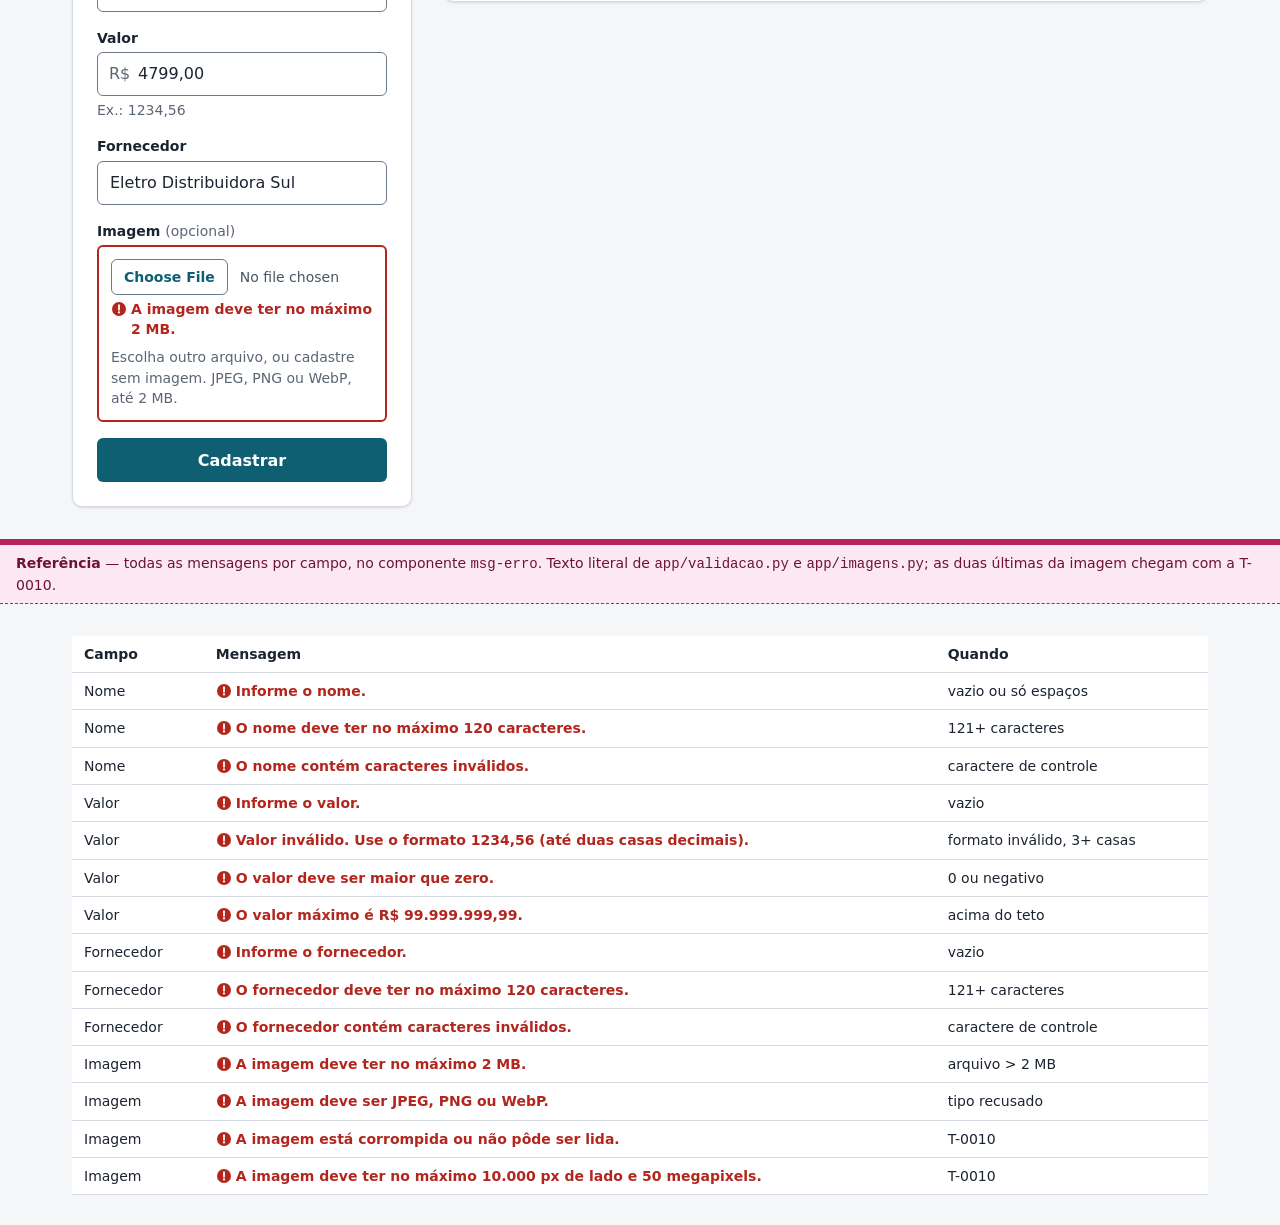
==== commit 3268adbf: "docs(design): produto novo entra no carrossel sem destaque (T-0011) Decisao do humano: sem selo, :ta" ====
--- a/docs/design/T-0011/04-prototipo.html
+++ b/docs/design/T-0011/04-prototipo.html
@@ -180,14 +180,6 @@
   font-size: var(--texto-lg); font-weight: var(--peso-forte); color: var(--cor-acento);
   font-family: var(--fonte-numeros); font-variant-numeric: tabular-nums; white-space: nowrap;
 }
-.selo {
-  display: none; position: absolute; top: calc(var(--esp-3) + var(--esp-2)); left: calc(var(--esp-3) + var(--esp-2));
-  padding: 0.125rem var(--esp-2); border-radius: var(--raio-pilula);
-  background: var(--cor-acento); color: var(--cor-sobre-acento); font-size: var(--texto-xs); font-weight: var(--peso-forte);
-}
-/* Destaque do produto recem-cadastrado (opcional: redirect para /#produto-<id>) */
-.cartao:target, .cartao--novo { border: var(--borda-grossa) solid var(--cor-acento); background: var(--cor-acento-suave); }
-.cartao:target .selo, .cartao--novo .selo { display: inline-block; }
 
 .vazio {
   margin-top: var(--esp-4); padding: var(--esp-7) var(--esp-5); text-align: center;
@@ -241,7 +233,7 @@
 <!-- PROTOTIPO: navegacao entre estados -->
 <nav class="proto-barra" aria-label="Estados do prototipo">
   <strong>Protótipo T-0011</strong>
-  <a href="#estado-lista">1. Lista com produtos (+ destaque do novo)</a>
+  <a href="#estado-lista">1. Lista com produtos</a>
   <a href="#estado-vazio">2. Lista vazia</a>
   <a href="#estado-erros">3. Erros nos campos</a>
   <a href="#estado-imagem">4. Erro de imagem</a>
@@ -264,10 +256,10 @@
 </svg>
 
 <!-- =================================================================== -->
-<!-- ESTADO 1: lista com produtos; produto recem-cadastrado em destaque    -->
+<!-- ESTADO 1: lista com produtos                                      -->
 <!-- =================================================================== -->
 <section class="proto-quadro" id="estado-lista" aria-label="Estado 1">
-  <p class="proto-rotulo"><strong>Estado 1</strong> — lista com 6 produtos (com e sem imagem, nome longo, fornecedor longo, valor máximo). O primeiro aparece em destaque como se a URL fosse <code>/#produto-12</code> (opcional, pergunta 2). Desktop: role o carrossel com o mouse, o teclado (Tab até a lista, setas) ou os botões ‹ ›.</p>
+  <p class="proto-rotulo"><strong>Estado 1</strong> — lista com 6 produtos (com e sem imagem, nome longo, fornecedor longo, valor máximo). Depois de cadastrar, o produto novo entra como primeiro cartão, sem destaque (decisão do humano). Desktop: role o carrossel com o mouse, o teclado (Tab até a lista, setas) ou os botões ‹ ›.</p>
 
   <header class="cabecalho">
     <div class="cabecalho__conteudo">
@@ -322,44 +314,38 @@
       </div>
       <div class="carrossel" id="carrossel-1" role="region" aria-label="Lista de produtos, role para o lado" tabindex="0">
         <ul class="carrossel__lista">
-          <li class="cartao cartao--novo" id="produto-12">
+          <li class="cartao">
             <div class="cartao__foto"><svg viewBox="0 0 100 100" role="img" aria-label="Imagem de Café torrado em grãos 1 kg" preserveAspectRatio="xMidYMid slice"><use href="#f-cafe"/></svg></div>
-            <span class="selo">novo</span>
             <h3 class="cartao__nome">Café torrado em grãos 1 kg</h3>
             <p class="cartao__fornecedor">Torrefação Serra Azul</p>
             <p class="cartao__valor">R$ 54,90</p>
           </li>
-          <li class="cartao" id="produto-11">
+          <li class="cartao">
             <div class="cartao__foto cartao__foto--vazia"><svg aria-hidden="true"><use href="#i-sem-imagem"/></svg><span>sem imagem</span></div>
-            <span class="selo">novo</span>
             <h3 class="cartao__nome">Caixa organizadora de polipropileno com tampa e travas laterais, 56 litros, transparente</h3>
             <p class="cartao__fornecedor" title="Plásticos Ipiranga Ltda.">Plásticos Ipiranga Ltda.</p>
             <p class="cartao__valor">R$ 89,90</p>
           </li>
-          <li class="cartao" id="produto-10">
+          <li class="cartao">
             <div class="cartao__foto"><svg viewBox="0 0 100 100" role="img" aria-label="Imagem de Geladeira frost free inox 480 L" preserveAspectRatio="xMidYMid slice"><use href="#f-geladeira"/></svg></div>
-            <span class="selo">novo</span>
             <h3 class="cartao__nome">Geladeira frost free inox 480 L</h3>
             <p class="cartao__fornecedor">Eletro Distribuidora Sul</p>
             <p class="cartao__valor">R$ 4.799,00</p>
           </li>
-          <li class="cartao" id="produto-9">
+          <li class="cartao">
             <div class="cartao__foto"><svg viewBox="0 0 100 100" role="img" aria-label="Imagem de Lote de notebooks corporativos" preserveAspectRatio="xMidYMid slice"><use href="#f-notebook"/></svg></div>
-            <span class="selo">novo</span>
             <h3 class="cartao__nome">Lote de notebooks corporativos</h3>
             <p class="cartao__fornecedor">Tech Atacado</p>
             <p class="cartao__valor">R$ 99.999.999,99</p>
           </li>
-          <li class="cartao" id="produto-8">
+          <li class="cartao">
             <div class="cartao__foto cartao__foto--vazia"><svg aria-hidden="true"><use href="#i-sem-imagem"/></svg><span>sem imagem</span></div>
-            <span class="selo">novo</span>
             <h3 class="cartao__nome">Detergente neutro 500 ml</h3>
             <p class="cartao__fornecedor" title="Comercial Atacadista de Utilidades Domésticas Irmãos Ferreira Ltda.">Comercial Atacadista de Utilidades Domésticas Irmãos Ferreira Ltda.</p>
             <p class="cartao__valor">R$ 2,49</p>
           </li>
-          <li class="cartao" id="produto-7">
+          <li class="cartao">
             <div class="cartao__foto"><svg viewBox="0 0 100 100" role="img" aria-label="Imagem de Cadeira de escritório ergonômica" preserveAspectRatio="xMidYMid slice"><use href="#f-cadeira"/></svg></div>
-            <span class="selo">novo</span>
             <h3 class="cartao__nome">Cadeira de escritório ergonômica</h3>
             <p class="cartao__fornecedor">Móveis Ponto Sul</p>
             <p class="cartao__valor">R$ 1.249,90</p>
@@ -470,7 +456,6 @@
         <ul class="carrossel__lista">
           <li class="cartao">
             <div class="cartao__foto"><svg viewBox="0 0 100 100" role="img" aria-label="Imagem de Café torrado em grãos 1 kg" preserveAspectRatio="xMidYMid slice"><use href="#f-cafe"/></svg></div>
-            <span class="selo">novo</span>
             <h3 class="cartao__nome">Café torrado em grãos 1 kg</h3>
             <p class="cartao__fornecedor">Torrefação Serra Azul</p>
             <p class="cartao__valor">R$ 54,90</p>
